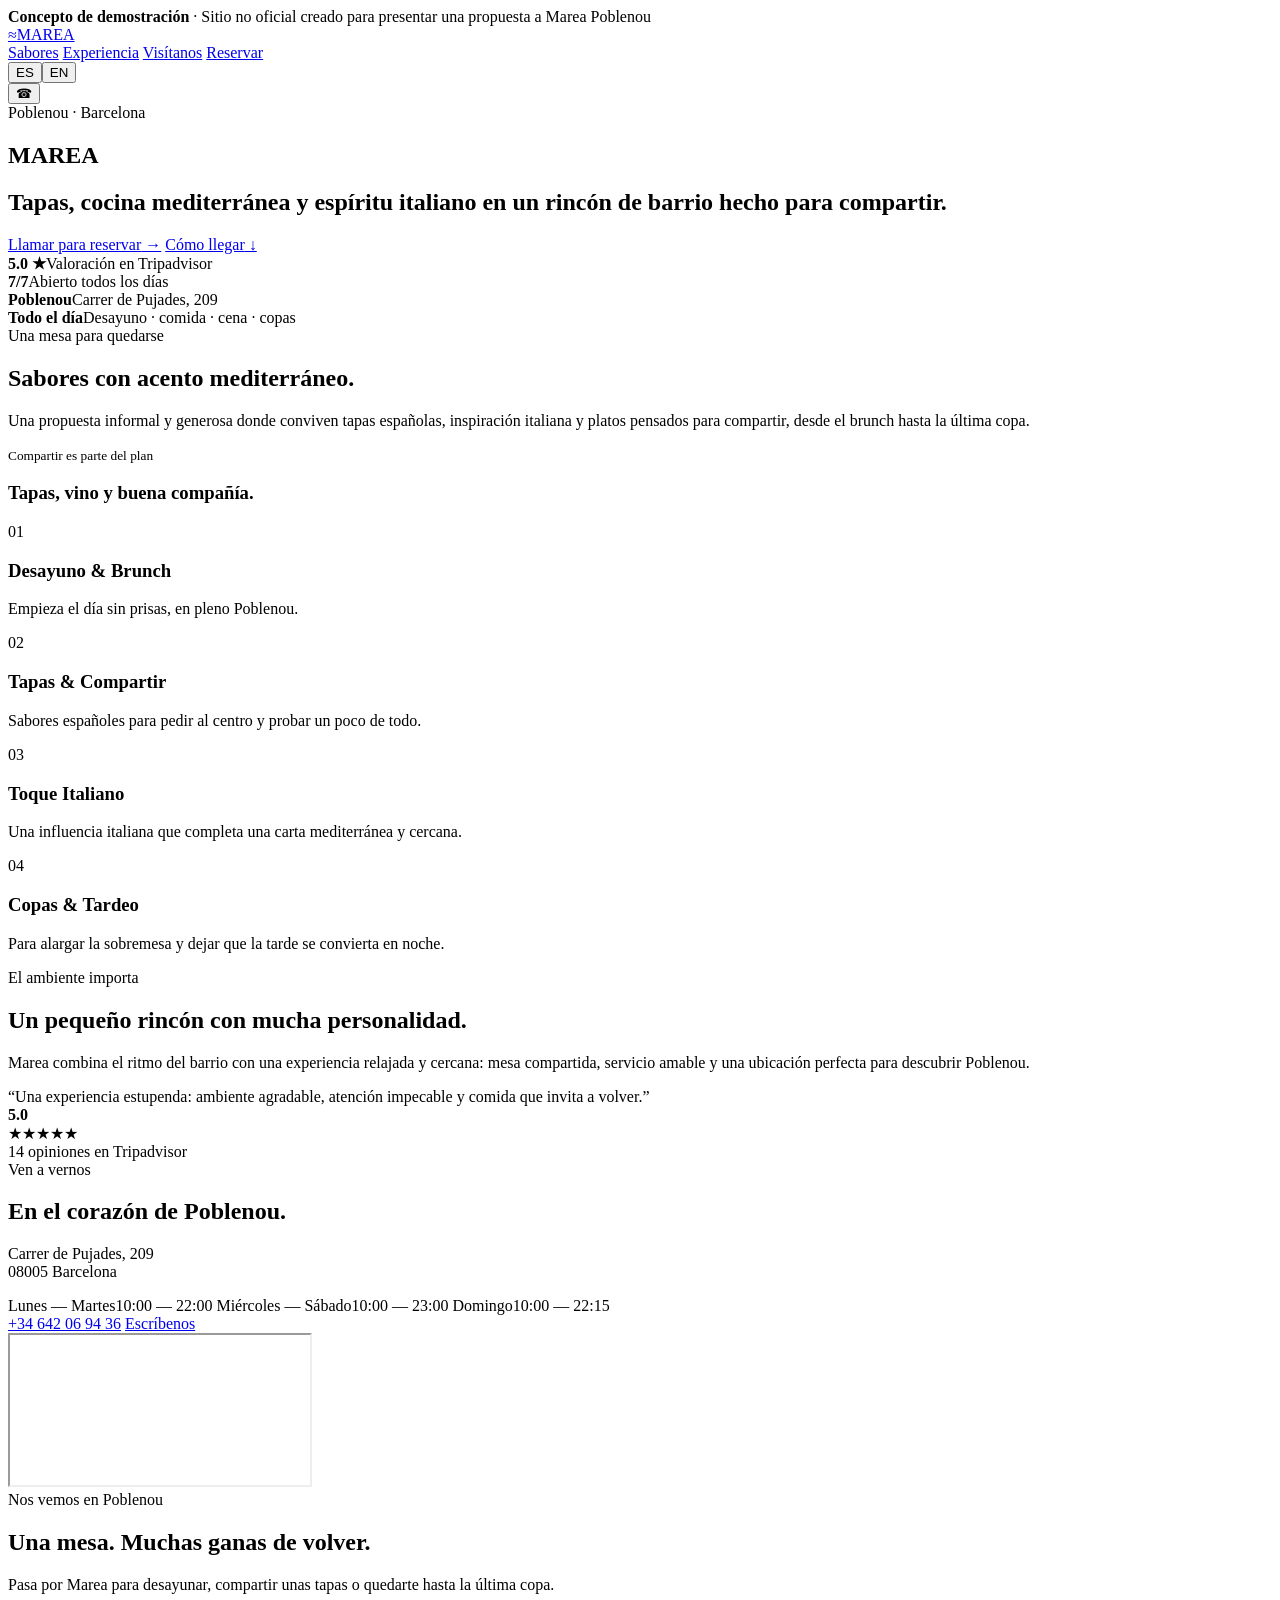
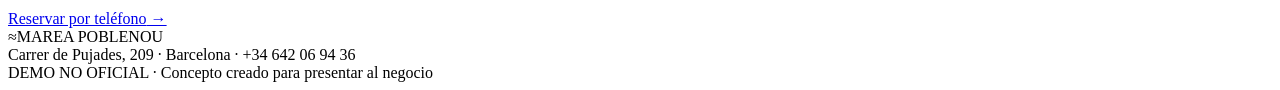
==== public/index.html @ 3fb56196 "Prepare static site files for Cloudflare Workers" ====
<!doctype html>
<html lang="es">
<head>
<meta charset="utf-8">
<meta name="viewport" content="width=device-width,initial-scale=1">
<meta name="description" content="Marea Poblenou — tapas, cocina italiana y ambiente mediterráneo en Carrer de Pujades 209, Barcelona.">
<meta name="theme-color" content="#082d34">
<title>Marea Poblenou | Tapas & Mediterranean Bar</title>
<link rel="stylesheet" href="styles.css">
</head>
<body>
<div class="top-note"><strong>Concepto de demostración</strong> · Sitio no oficial creado para presentar una propuesta a Marea Poblenou</div>
<header><div class="shell"><nav>
<a class="brand" href="#inicio"><span class="wave-mark">≈</span><span>MAREA</span></a>
<div class="nav-links">
<a href="#sabores" data-i18n="navFood">Sabores</a>
<a href="#experiencia" data-i18n="navExperience">Experiencia</a>
<a href="#visitanos" data-i18n="navVisit">Visítanos</a>
<a class="nav-cta" href="tel:+34642069436" data-i18n="navBook">Reservar</a>
<div class="lang"><button class="active" data-lang="es">ES</button><button data-lang="en">EN</button></div>
</div>
<button class="menu-toggle" aria-label="Reservar" onclick="location.href='tel:+34642069436'">☎</button>
</nav></div></header>

<main>
<section class="hero" id="inicio"><div class="shell hero-content">
<div class="eyebrow" data-i18n="eyebrow">Poblenou · Barcelona</div>
<h1>MAREA</h1>
<h2 data-i18n="heroText">Tapas, cocina mediterránea y espíritu italiano en un rincón de barrio hecho para compartir.</h2>
<div class="actions">
<a class="btn btn-primary" href="tel:+34642069436"><span data-i18n="callBook">Llamar para reservar</span> →</a>
<a class="btn btn-light" href="#visitanos"><span data-i18n="findUs">Cómo llegar</span> ↓</a>
</div>
</div></section>

<div class="trust-strip"><div class="shell"><div class="trust-card">
<div class="trust-item"><strong>5.0 ★</strong><span data-i18n="ratingLabel">Valoración en Tripadvisor</span></div>
<div class="trust-item"><strong>7/7</strong><span data-i18n="daysLabel">Abierto todos los días</span></div>
<div class="trust-item"><strong>Poblenou</strong><span>Carrer de Pujades, 209</span></div>
<div class="trust-item"><strong data-i18n="allDayTitle">Todo el día</strong><span data-i18n="allDayLabel">Desayuno · comida · cena · copas</span></div>
</div></div></div>

<section id="sabores"><div class="shell">
<div class="section-head">
<div><div class="eyebrow" style="color:var(--coral)" data-i18n="foodEyebrow">Una mesa para quedarse</div><h2 data-i18n="foodTitle">Sabores con acento mediterráneo.</h2></div>
<p data-i18n="foodIntro">Una propuesta informal y generosa donde conviven tapas españolas, inspiración italiana y platos pensados para compartir, desde el brunch hasta la última copa.</p>
</div>
<div class="food-grid">
<div class="food-photo"><div class="photo-caption"><small data-i18n="photoSmall">Compartir es parte del plan</small><h3 data-i18n="photoTitle">Tapas, vino y buena compañía.</h3></div></div>
<div class="offer-cards">
<article class="offer-card"><span class="num">01</span><div><h3 data-i18n="card1Title">Desayuno & Brunch</h3><p data-i18n="card1Text">Empieza el día sin prisas, en pleno Poblenou.</p></div></article>
<article class="offer-card"><span class="num">02</span><div><h3 data-i18n="card2Title">Tapas & Compartir</h3><p data-i18n="card2Text">Sabores españoles para pedir al centro y probar un poco de todo.</p></div></article>
<article class="offer-card"><span class="num">03</span><div><h3 data-i18n="card3Title">Toque Italiano</h3><p data-i18n="card3Text">Una influencia italiana que completa una carta mediterránea y cercana.</p></div></article>
<article class="offer-card"><span class="num">04</span><div><h3 data-i18n="card4Title">Copas & Tardeo</h3><p data-i18n="card4Text">Para alargar la sobremesa y dejar que la tarde se convierta en noche.</p></div></article>
</div>
</div>
</div></section>

<section class="experience" id="experiencia"><div class="shell experience-grid">
<div>
<div class="eyebrow" style="color:var(--gold)" data-i18n="expEyebrow">El ambiente importa</div>
<h2 data-i18n="expTitle">Un pequeño rincón con mucha personalidad.</h2>
<p data-i18n="expText">Marea combina el ritmo del barrio con una experiencia relajada y cercana: mesa compartida, servicio amable y una ubicación perfecta para descubrir Poblenou.</p>
<div class="quote" data-i18n="quote">“Una experiencia estupenda: ambiente agradable, atención impecable y comida que invita a volver.”</div>
</div>
<div class="rating-orb"><div><strong>5.0</strong><div class="stars">★★★★★</div><span data-i18n="reviews">14 opiniones en Tripadvisor</span></div></div>
</div></section>

<section id="visitanos"><div class="shell location-grid">
<div class="info-panel">
<div>
<div class="eyebrow" style="color:var(--coral)" data-i18n="visitEyebrow">Ven a vernos</div>
<h2 data-i18n="visitTitle">En el corazón de Poblenou.</h2>
<p class="address">Carrer de Pujades, 209<br>08005 Barcelona</p>
<div class="hours">
<span data-i18n="monTue">Lunes — Martes</span><span>10:00 — 22:00</span>
<span data-i18n="wedSat">Miércoles — Sábado</span><span>10:00 — 23:00</span>
<span data-i18n="sun">Domingo</span><span>10:00 — 22:15</span>
</div>
</div>
<div class="contact-stack">
<a class="btn btn-dark" href="tel:+34642069436">+34 642 06 94 36</a>
<a class="btn" style="border-color:#d8d0c3" href="mailto:mareapoblenou@gmail.com" data-i18n="emailUs">Escríbenos</a>
</div>
</div>
<iframe class="map" title="Mapa de Marea Poblenou" loading="lazy" referrerpolicy="no-referrer-when-downgrade" src="https://www.google.com/maps?q=Carrer%20de%20Pujades%20209%2C%2008005%20Barcelona&output=embed"></iframe>
</div></section>

<section class="closing"><div class="shell">
<div class="eyebrow" style="justify-content:center;color:var(--coral)" data-i18n="closingEyebrow">Nos vemos en Poblenou</div>
<h2 data-i18n="closingTitle">Una mesa. Muchas ganas de volver.</h2>
<p data-i18n="closingText">Pasa por Marea para desayunar, compartir unas tapas o quedarte hasta la última copa.</p>
<a class="btn btn-primary" href="tel:+34642069436"><span data-i18n="closingButton">Reservar por teléfono</span> →</a>
</div></section>
</main>

<footer><div class="shell footer-inner">
<div class="brand"><span class="wave-mark">≈</span><span>MAREA POBLENOU</span></div>
<div class="footer-meta">Carrer de Pujades, 209 · Barcelona · +34 642 06 94 36</div>
</div></footer>
<div class="demo-badge" data-i18n="demoBadge">DEMO NO OFICIAL · Concepto creado para presentar al negocio</div>
<script src="script.js"></script>
</body></html>
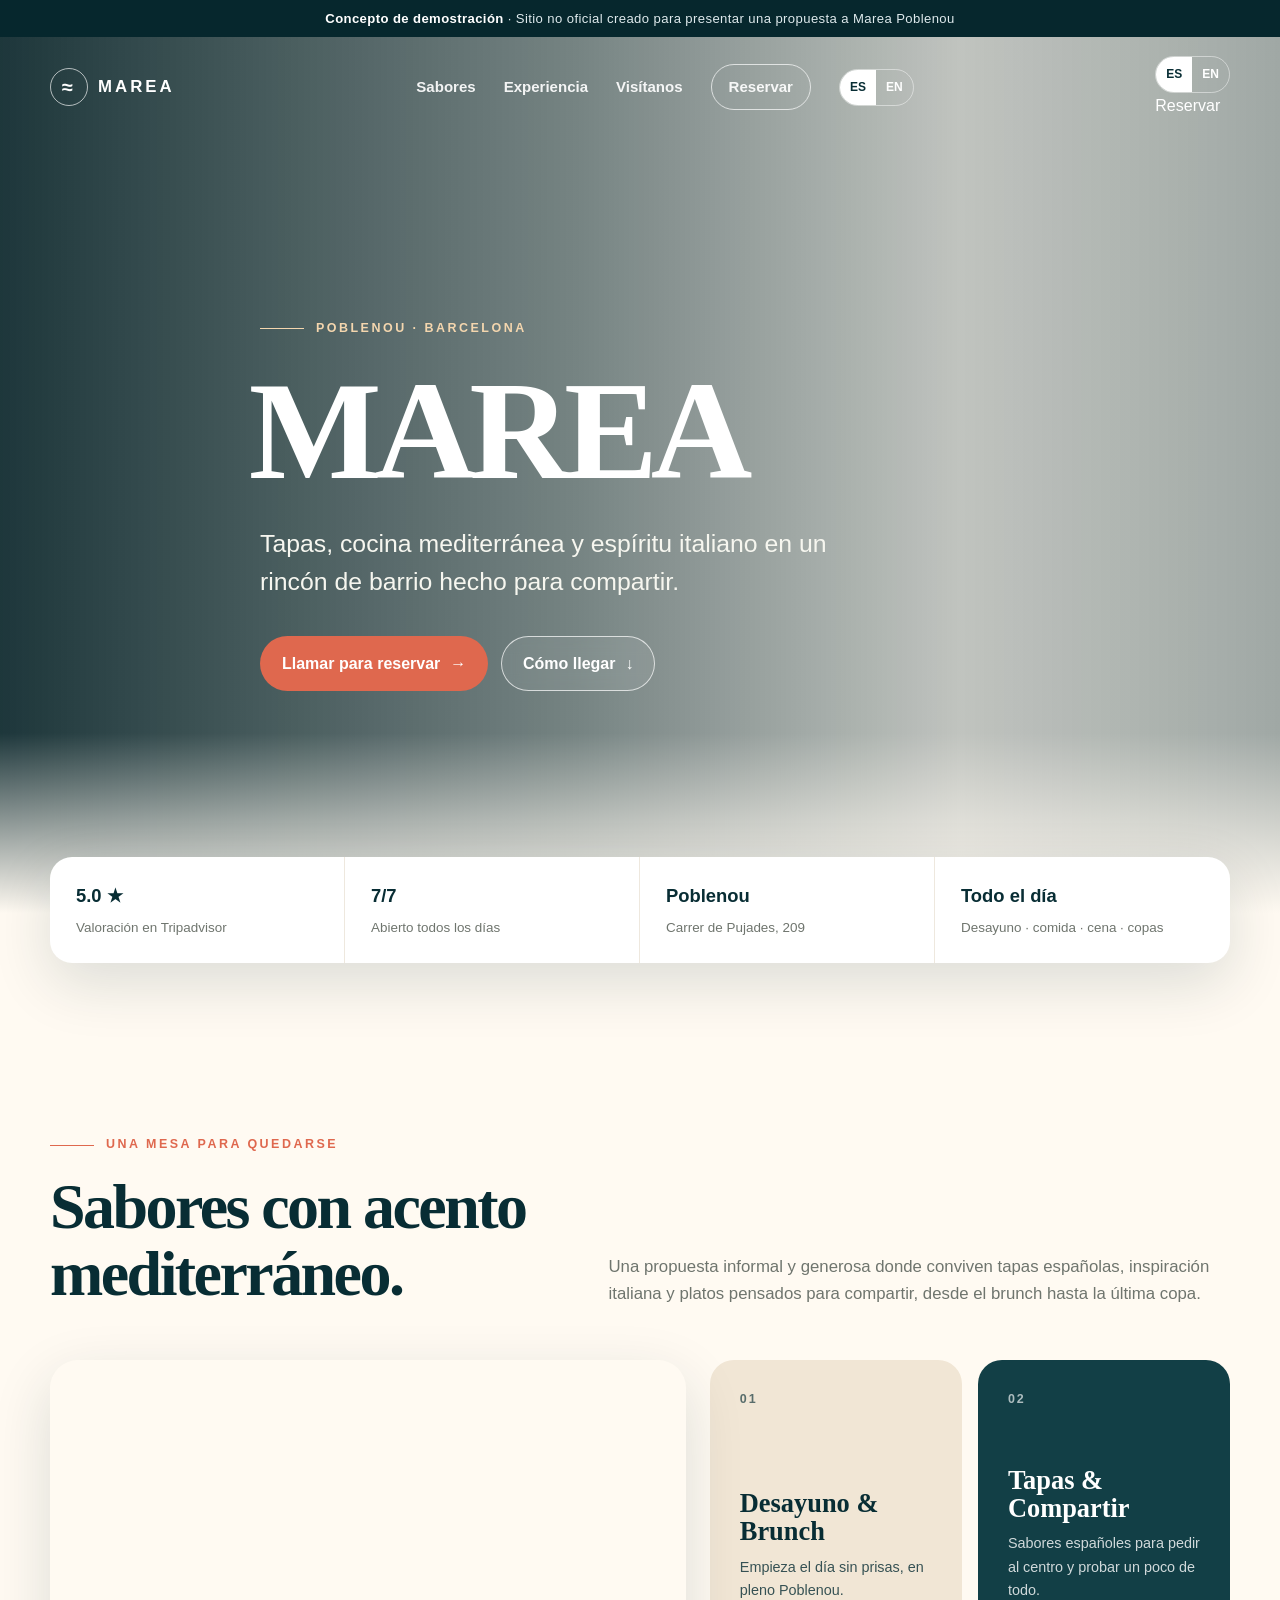
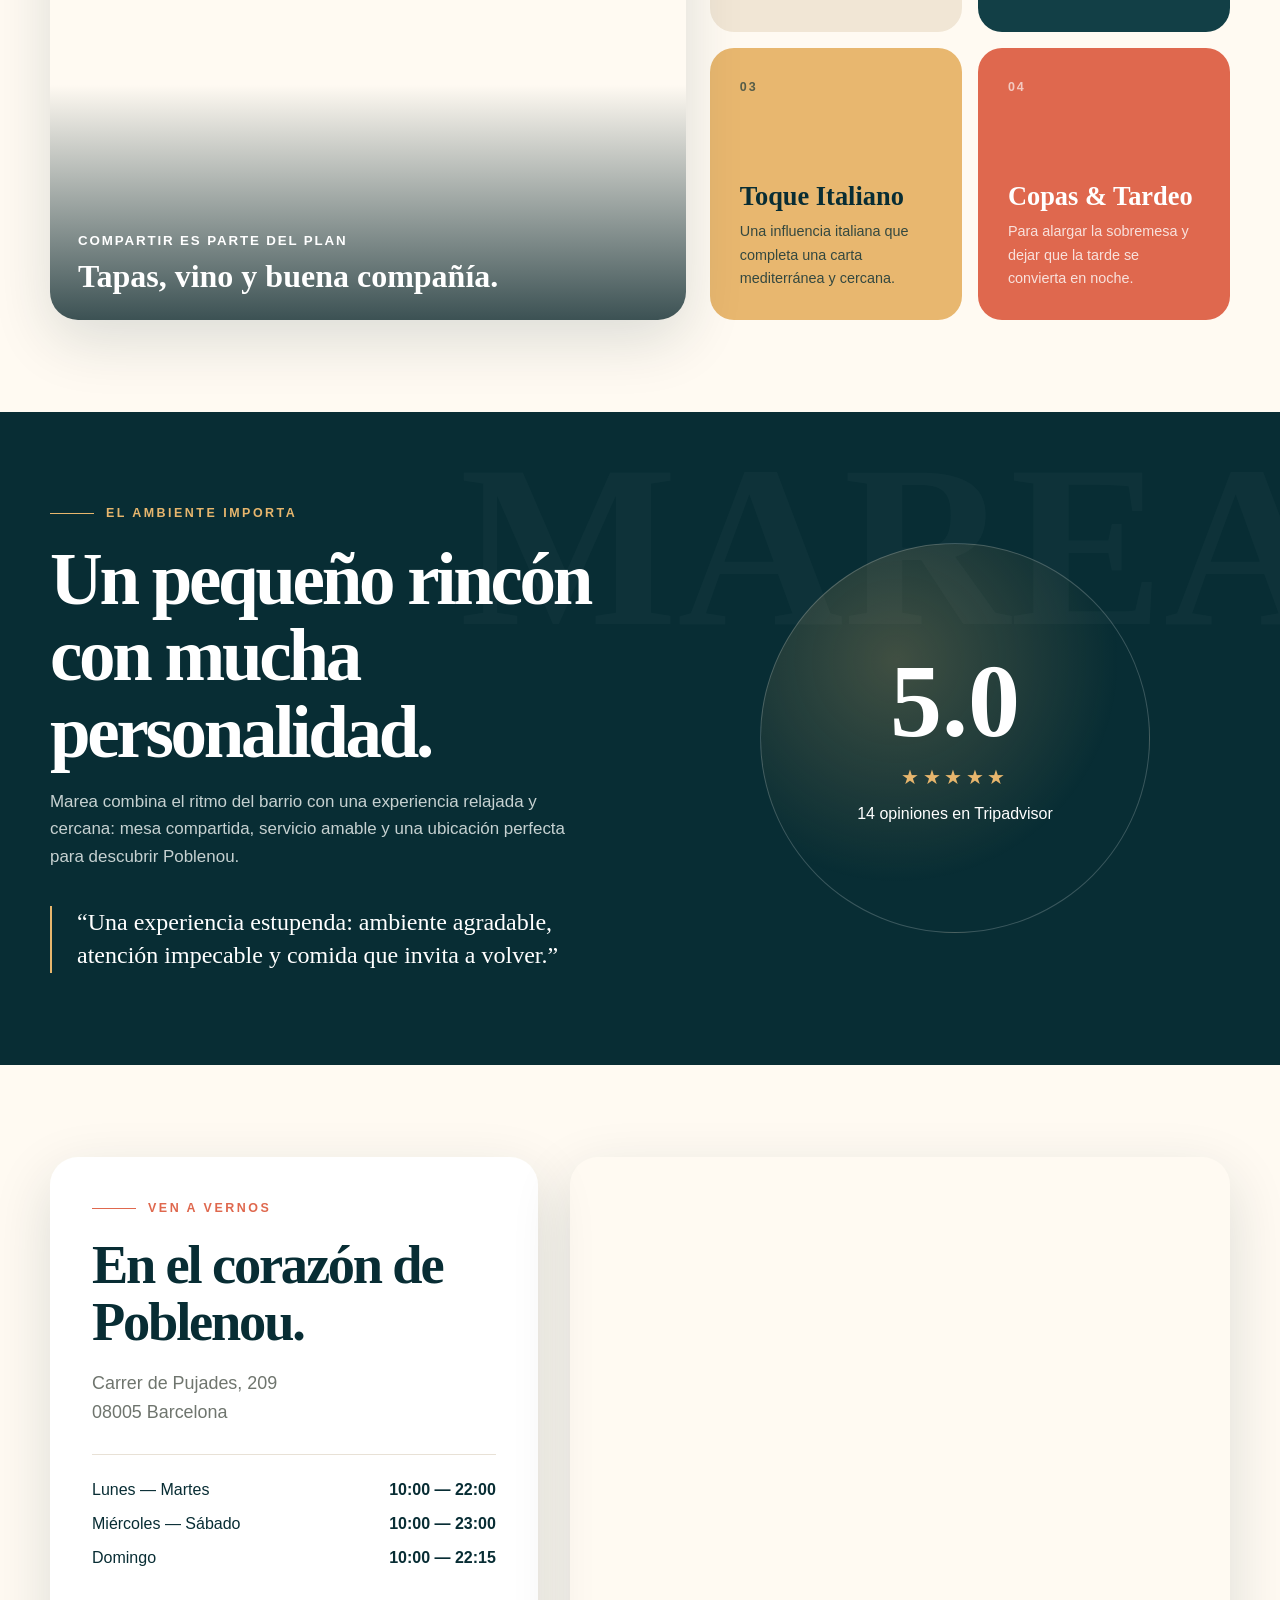
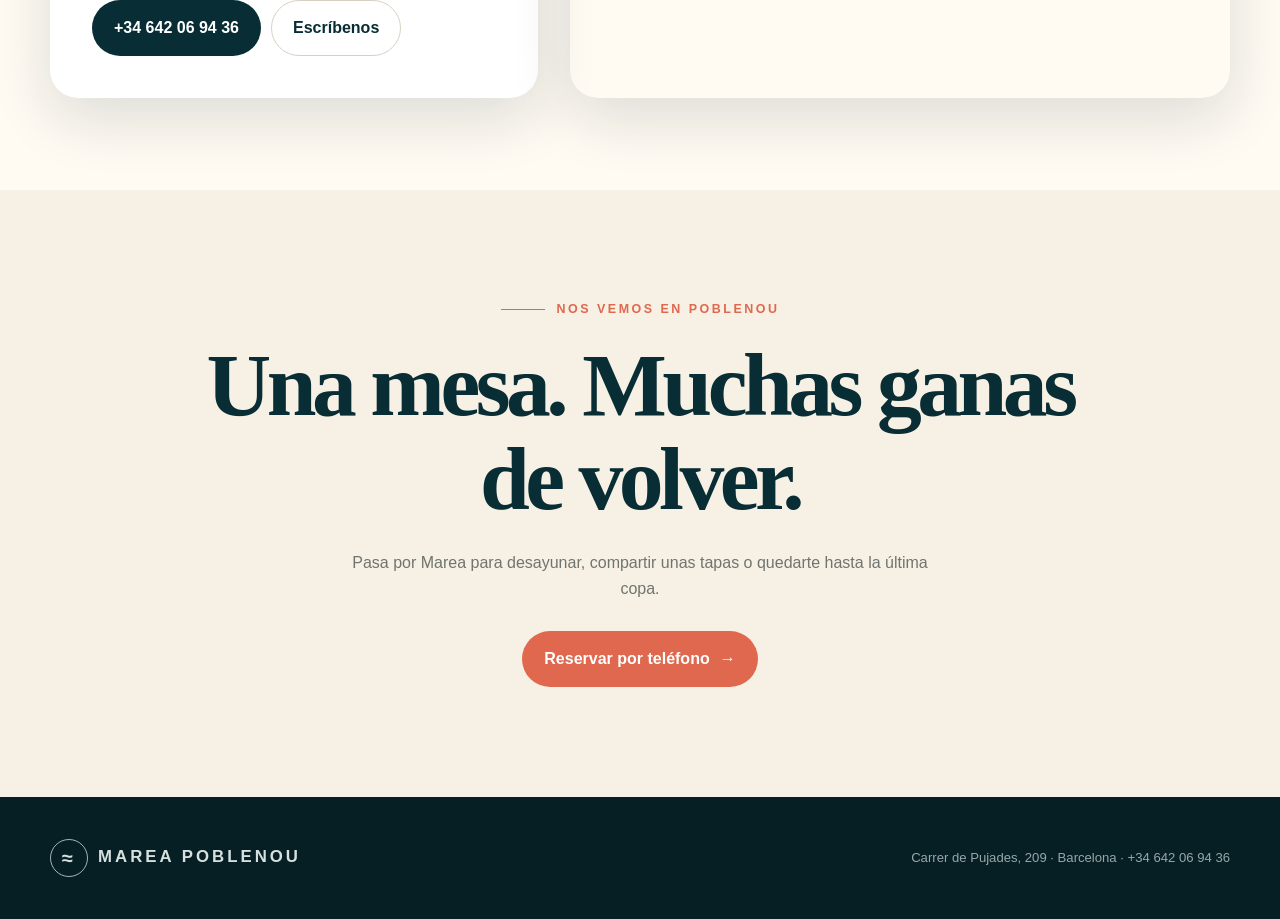
==== commit a3041655: "Polish mobile header and simplify demo notice" ====
--- a/public/index.html
+++ b/public/index.html
@@ -19,7 +19,7 @@
 <a class="nav-cta" href="tel:+34642069436" data-i18n="navBook">Reservar</a>
 <div class="lang"><button class="active" data-lang="es">ES</button><button data-lang="en">EN</button></div>
 </div>
-<button class="menu-toggle" aria-label="Reservar" onclick="location.href='tel:+34642069436'">☎</button>
+<div class="mobile-actions"><div class="lang"><button class="active" data-lang="es">ES</button><button data-lang="en">EN</button></div><a class="mobile-book" href="tel:+34642069436" data-i18n="navBook">Reservar</a></div>
 </nav></div></header>
 
 <main>
@@ -98,6 +98,5 @@
 <div class="brand"><span class="wave-mark">≈</span><span>MAREA POBLENOU</span></div>
 <div class="footer-meta">Carrer de Pujades, 209 · Barcelona · +34 642 06 94 36</div>
 </div></footer>
-<div class="demo-badge" data-i18n="demoBadge">DEMO NO OFICIAL · Concepto creado para presentar al negocio</div>
 <script src="script.js"></script>
 </body></html>
--- a/public/styles.css
+++ b/public/styles.css
@@ -0,0 +1 @@
+:root{--ink:#082d34;--cream:#f7f0e4;--paper:#fffaf2;--coral:#df684e;--gold:#e7b66d;--muted:#6f756e;--white:#fff;--shadow:0 20px 60px rgba(8,45,52,.14);--radius:28px}*{box-sizing:border-box}html{scroll-behavior:smooth}body{margin:0;font-family:Arial,Helvetica,sans-serif;color:var(--ink);background:var(--paper);line-height:1.6;overflow-x:hidden}a{color:inherit;text-decoration:none}button{font:inherit}.shell{width:min(1180px,calc(100% - 36px));margin:auto}.top-note{background:#06272d;color:#dfeaed;text-align:center;font-size:.82rem;padding:8px 18px;letter-spacing:.03em}.top-note strong{color:#fff}header{position:absolute;z-index:20;width:100%;top:34px;left:0;color:#fff;padding:22px 0}nav{display:flex;align-items:center;justify-content:space-between;gap:24px}.brand{display:flex;align-items:center;gap:10px;font-weight:800;letter-spacing:.18em;font-size:1.05rem}.wave-mark{width:38px;height:38px;border:1.5px solid rgba(255,255,255,.65);border-radius:50%;display:grid;place-items:center;font-size:1.25rem}.nav-links{display:flex;align-items:center;gap:28px;font-size:.94rem;font-weight:600}.nav-links a{opacity:.92}.nav-cta{border:1px solid rgba(255,255,255,.75);padding:10px 17px;border-radius:999px}.lang{display:flex;border:1px solid rgba(255,255,255,.45);border-radius:999px;overflow:hidden}.lang button{border:0;background:transparent;color:#fff;padding:8px 10px;cursor:pointer;font-size:.75rem;font-weight:700}.lang button.active{background:#fff;color:var(--ink)}.hero{min-height:94vh;display:grid;align-items:end;position:relative;color:#fff;background:linear-gradient(90deg,rgba(5,34,39,.9),rgba(5,34,39,.55) 45%,rgba(5,34,39,.25) 75%,rgba(5,34,39,.38)),url("https://images.unsplash.com/photo-1780639026821-f680fae0d99d?auto=format&fit=crop&fm=jpg&q=85&w=2400") center/cover}.hero:after{content:"";position:absolute;inset:auto 0 0;height:180px;background:linear-gradient(transparent,var(--paper));pointer-events:none}.hero-content{position:relative;z-index:2;padding:190px 0 130px;max-width:760px}.eyebrow{text-transform:uppercase;letter-spacing:.2em;font-size:.78rem;font-weight:700;display:flex;align-items:center;gap:12px;margin-bottom:18px;color:#f4d6ae}.eyebrow:before{content:"";width:44px;height:1px;background:currentColor}h1,h2,h3{font-family:Georgia,"Times New Roman",serif;line-height:1.05;margin:0}h1{font-size:clamp(4.5rem,11vw,9rem);letter-spacing:-.05em;margin-left:-.08em}.hero h2{font-family:Arial,Helvetica,sans-serif;font-size:clamp(1.15rem,2.2vw,1.55rem);font-weight:400;max-width:610px;line-height:1.55;margin:20px 0 34px;color:#f6f6ef}.actions{display:flex;gap:13px;flex-wrap:wrap}.btn{display:inline-flex;align-items:center;justify-content:center;gap:10px;padding:14px 21px;border-radius:999px;font-weight:700;border:1px solid transparent;transition:.2s ease}.btn-primary{background:var(--coral);color:#fff}.btn-primary:hover{transform:translateY(-2px);background:#c9543e}.btn-light{border-color:rgba(255,255,255,.7);color:#fff;background:rgba(255,255,255,.08);backdrop-filter:blur(8px)}.btn-dark{background:var(--ink);color:#fff}.trust-strip{position:relative;z-index:3;margin-top:-56px;margin-bottom:80px}.trust-card{background:#fff;border-radius:22px;box-shadow:var(--shadow);display:grid;grid-template-columns:repeat(4,1fr);overflow:hidden}.trust-item{padding:24px 26px;border-right:1px solid #eee8de}.trust-item:last-child{border:0}.trust-item strong{display:block;font-size:1.15rem;margin-bottom:3px}.trust-item span{font-size:.84rem;color:var(--muted)}section{padding:92px 0}.section-head{display:grid;grid-template-columns:.9fr 1.1fr;gap:50px;align-items:end;margin-bottom:52px}.section-head h2{font-size:clamp(2.8rem,5vw,5.1rem);letter-spacing:-.04em}.section-head p{margin:0;color:var(--muted);font-size:1.05rem;max-width:610px}.food-grid{display:grid;grid-template-columns:1.1fr .9fr;gap:24px;align-items:stretch}.food-photo{min-height:560px;border-radius:var(--radius);overflow:hidden;position:relative;background:linear-gradient(180deg,transparent 58%,rgba(5,34,39,.78)),url("https://images.unsplash.com/photo-1783683275671-ce9e1de86f12?auto=format&fit=crop&fm=jpg&q=85&w=1800") center/cover;box-shadow:var(--shadow)}.photo-caption{position:absolute;bottom:26px;left:28px;right:28px;color:#fff}.photo-caption small{text-transform:uppercase;letter-spacing:.14em;font-weight:700}.photo-caption h3{font-size:2rem;margin-top:7px}.offer-cards{display:grid;grid-template-columns:1fr 1fr;gap:16px}.offer-card{min-height:270px;padding:30px;border-radius:24px;background:#f1e6d5;display:flex;flex-direction:column;justify-content:space-between;transition:.25s ease}.offer-card:nth-child(2){background:#123f46;color:#fff}.offer-card:nth-child(3){background:#e8b76f}.offer-card:nth-child(4){background:#df684e;color:#fff}.offer-card:hover{transform:translateY(-5px)}.offer-card .num{font-size:.78rem;font-weight:800;letter-spacing:.16em;opacity:.65}.offer-card h3{font-size:1.65rem;margin-bottom:10px}.offer-card p{font-size:.9rem;margin:0;opacity:.8}.experience{background:var(--ink);color:#fff;position:relative;overflow:hidden}.experience:before{content:"MAREA";position:absolute;right:-50px;top:20px;font-family:Georgia,serif;font-size:18vw;font-weight:700;line-height:1;color:rgba(255,255,255,.028)}.experience-grid{display:grid;grid-template-columns:1fr 1fr;gap:80px;align-items:center;position:relative}.experience h2{font-size:clamp(3rem,5.7vw,5.7rem);letter-spacing:-.045em}.experience p{color:#c6d1d1;font-size:1.06rem}.quote{border-left:2px solid var(--gold);padding-left:25px;margin:36px 0 0;font-family:Georgia,serif;font-size:1.5rem;line-height:1.4;color:#fff}.rating-orb{width:min(390px,90vw);aspect-ratio:1;border-radius:50%;margin:auto;border:1px solid rgba(255,255,255,.2);display:grid;place-items:center;text-align:center;background:radial-gradient(circle at 35% 30%,rgba(231,182,109,.25),transparent 60%)}.rating-orb strong{display:block;font-family:Georgia,serif;font-size:6.5rem;line-height:1}.stars{color:var(--gold);letter-spacing:.18em;font-size:1.25rem;margin:8px 0}.location-grid{display:grid;grid-template-columns:.85fr 1.15fr;gap:32px;align-items:stretch}.info-panel{background:#fff;border-radius:var(--radius);padding:42px;box-shadow:var(--shadow);display:flex;flex-direction:column;justify-content:space-between}.info-panel h2{font-size:3.4rem;letter-spacing:-.04em}.address{font-size:1.12rem;margin:18px 0 28px;color:var(--muted)}.hours{display:grid;grid-template-columns:1fr auto;gap:8px 18px;border-top:1px solid #e8e1d6;padding-top:22px}.hours span:nth-child(even){font-weight:700}.contact-stack{display:flex;flex-wrap:wrap;gap:10px;margin-top:30px}.map{border:0;width:100%;min-height:540px;border-radius:var(--radius);box-shadow:var(--shadow)}.closing{padding:110px 0;background:var(--cream);text-align:center}.closing h2{font-size:clamp(3rem,7vw,7rem);letter-spacing:-.05em;max-width:950px;margin:0 auto 24px}.closing p{color:var(--muted);max-width:600px;margin:0 auto 30px}footer{background:#051f24;color:#d7e0df;padding:42px 0}.footer-inner{display:flex;align-items:center;justify-content:space-between;gap:30px;flex-wrap:wrap}.footer-meta{font-size:.82rem;opacity:.7}.demo-badge{position:fixed;z-index:50;right:18px;bottom:18px;background:#fff;color:#18363c;box-shadow:0 10px 35px rgba(0,0,0,.18);border:1px solid #ded8cf;border-radius:14px;padding:10px 13px;font-size:.72rem;font-weight:700;max-width:220px}.menu-toggle{display:none;border:0;background:transparent;color:#fff;font-size:1.5rem}@media(max-width:850px){.nav-links{display:none}.menu-toggle{display:block}.hero{min-height:88vh}.hero-content{padding:170px 0 110px}h1{font-size:clamp(4.2rem,22vw,7rem)}.trust-card{grid-template-columns:1fr 1fr}.trust-item:nth-child(2){border-right:0}.trust-item:nth-child(-n+2){border-bottom:1px solid #eee8de}.section-head,.food-grid,.experience-grid,.location-grid{grid-template-columns:1fr;gap:34px}.food-photo{min-height:430px}.rating-orb{width:min(320px,82vw)}.map{min-height:380px}}@media(max-width:560px){.shell{width:min(100% - 24px,1180px)}.top-note{font-size:.7rem}.hero-content{padding-bottom:95px}.hero h2{font-size:1.05rem}.trust-strip{margin-top:-38px;margin-bottom:45px}.trust-item{padding:18px 15px}section{padding:68px 0}.offer-cards{grid-template-columns:1fr}.offer-card{min-height:205px}.info-panel{padding:28px}.hours{font-size:.9rem}.closing{padding:78px 0}.demo-badge{left:12px;right:12px;bottom:10px;max-width:none;text-align:center}}
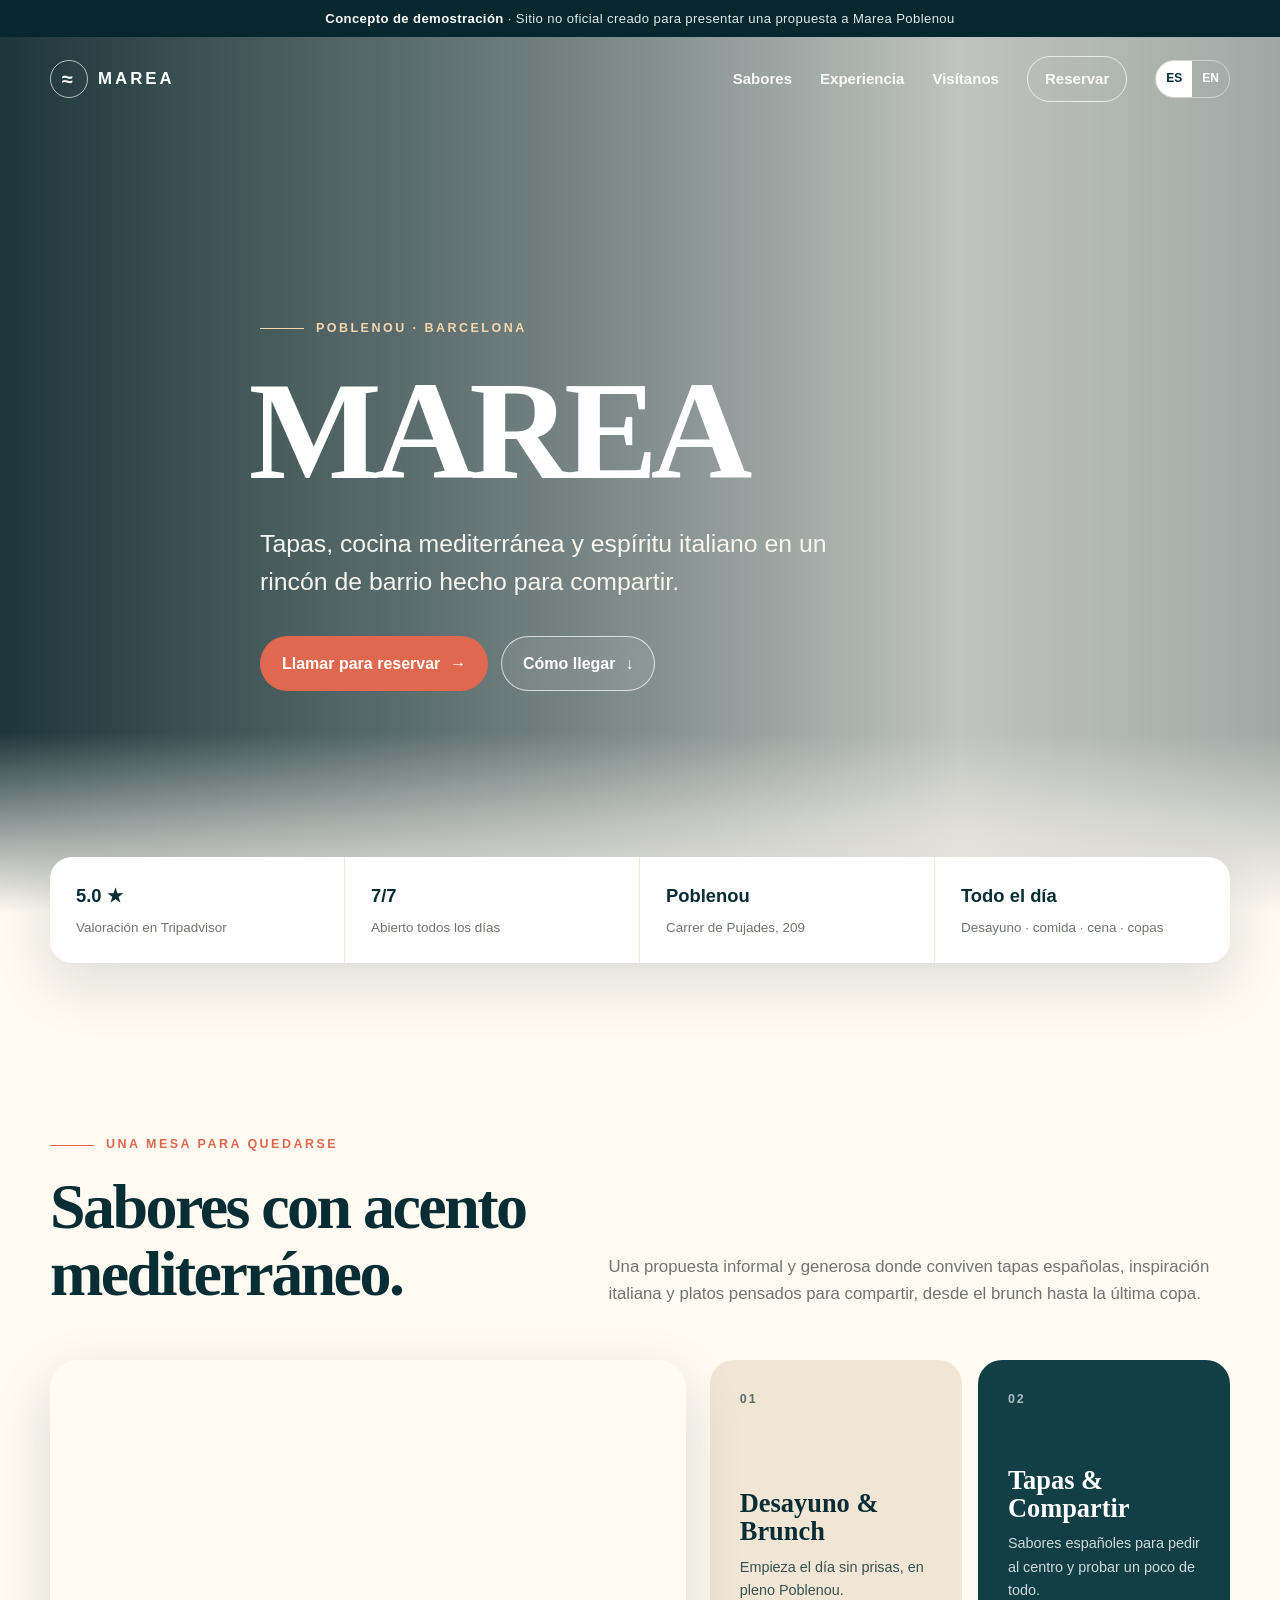
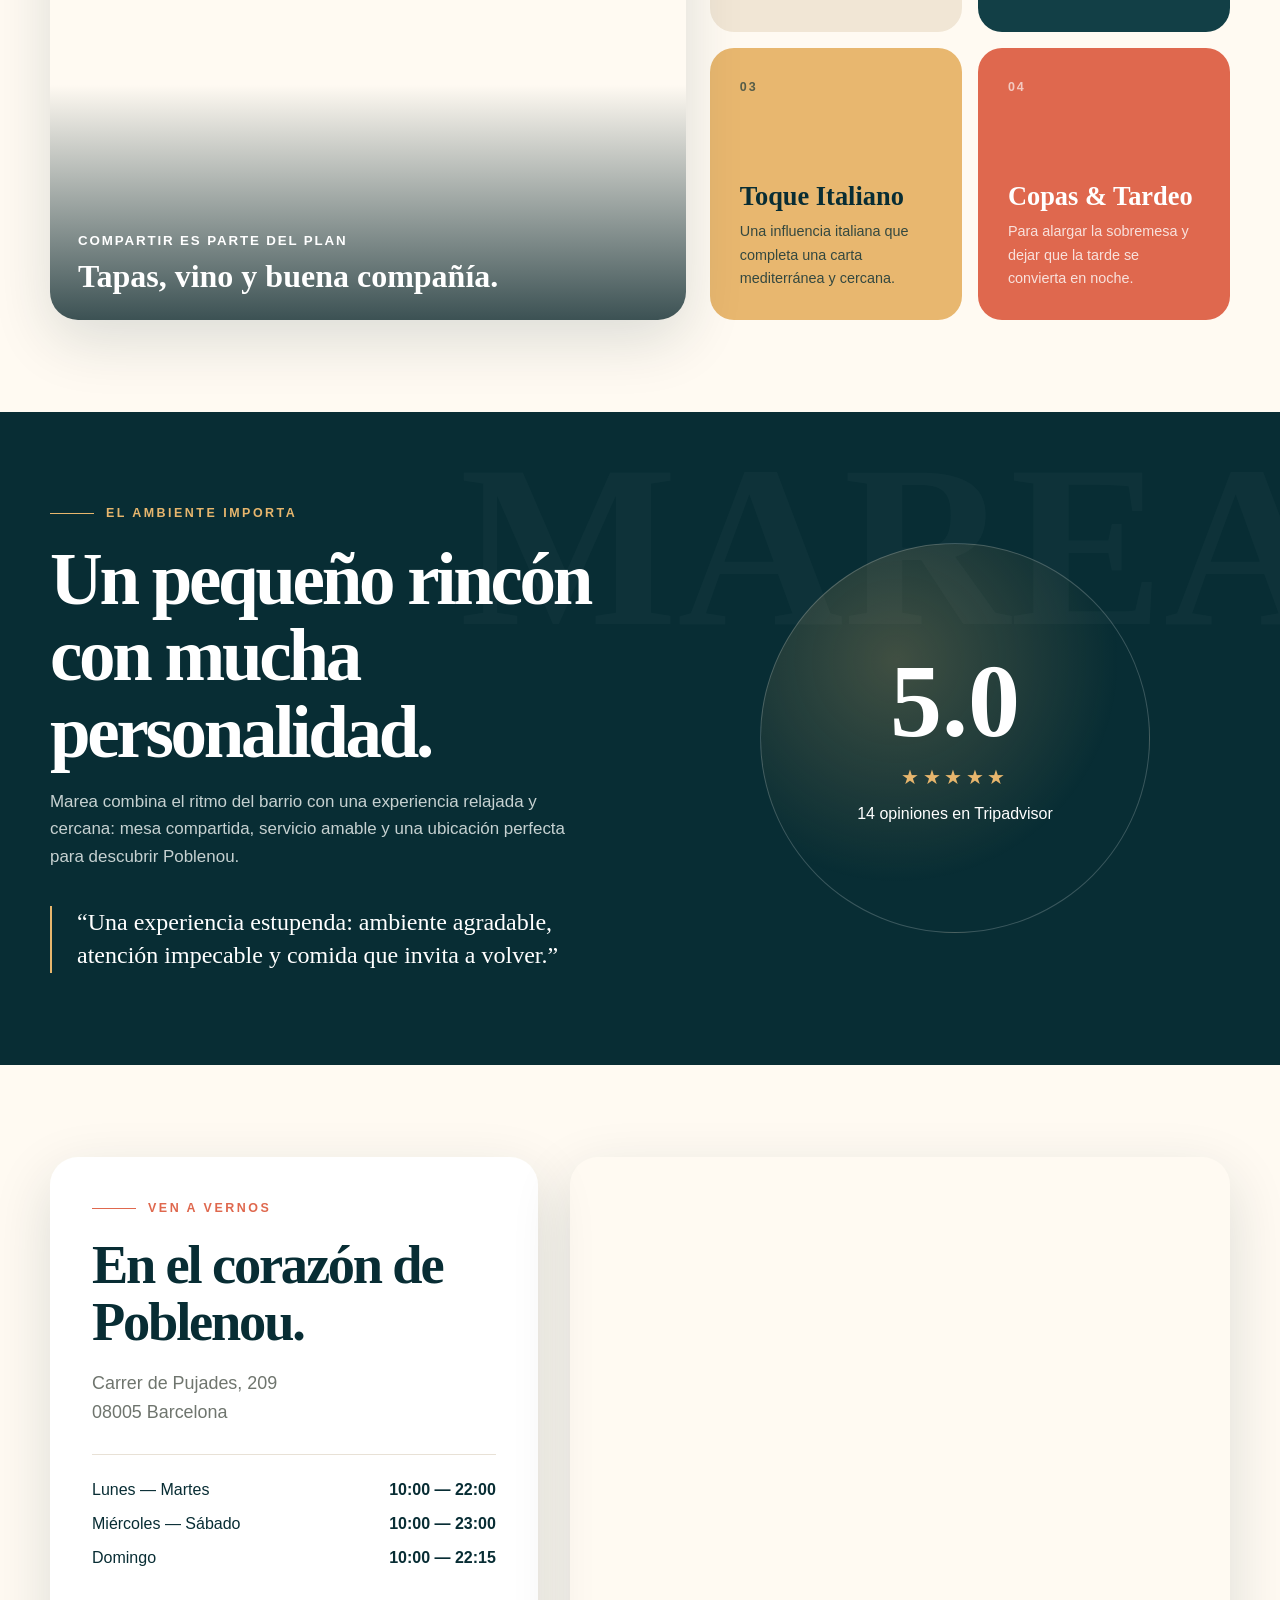
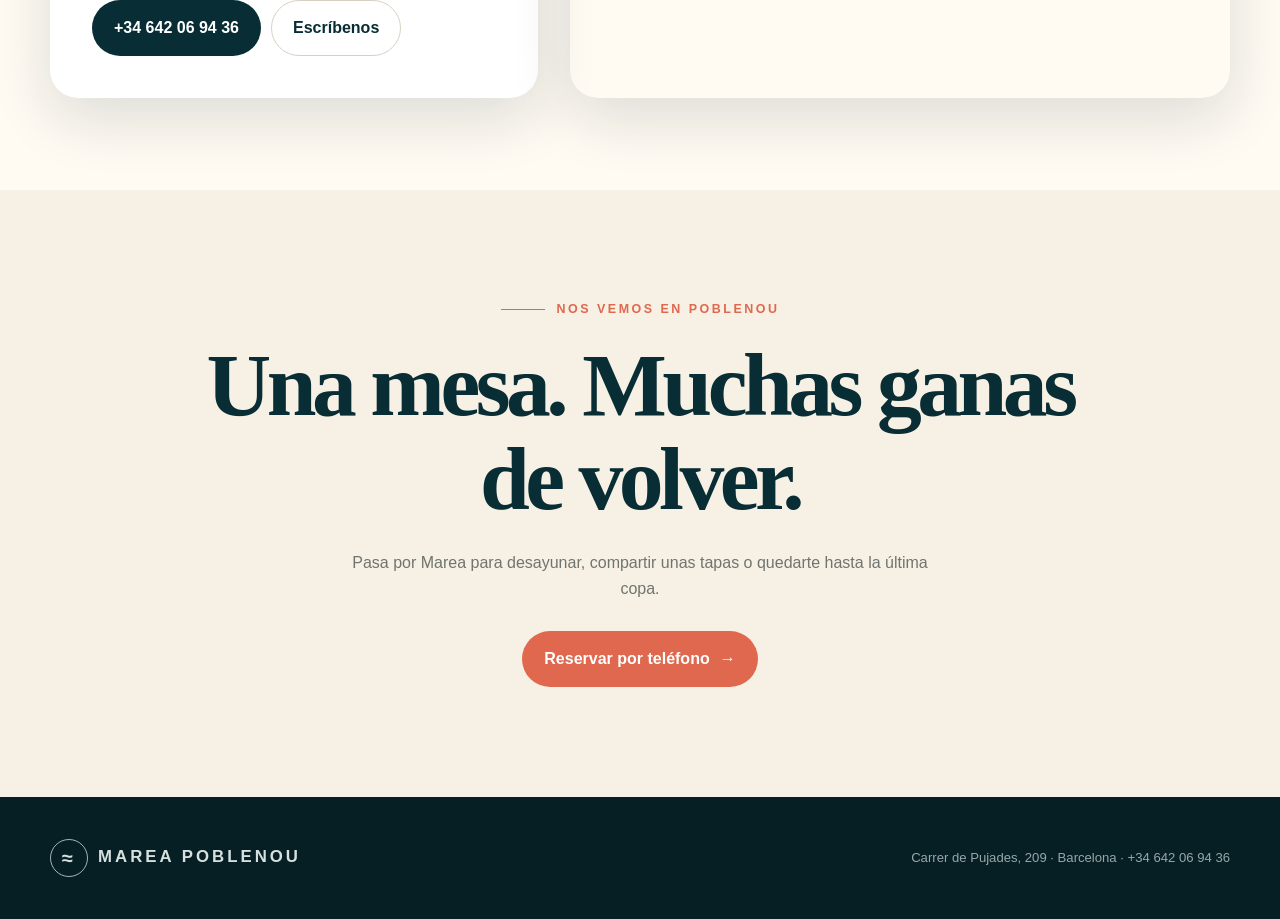
==== commit a0eb59ac: "Bust asset cache for header polish" ====
--- a/public/index.html
+++ b/public/index.html
@@ -6,7 +6,7 @@
 <meta name="description" content="Marea Poblenou — tapas, cocina italiana y ambiente mediterráneo en Carrer de Pujades 209, Barcelona.">
 <meta name="theme-color" content="#082d34">
 <title>Marea Poblenou | Tapas & Mediterranean Bar</title>
-<link rel="stylesheet" href="styles.css">
+<link rel="stylesheet" href="styles.css?v=3">
 </head>
 <body>
 <div class="top-note"><strong>Concepto de demostración</strong> · Sitio no oficial creado para presentar una propuesta a Marea Poblenou</div>
@@ -98,5 +98,5 @@
 <div class="brand"><span class="wave-mark">≈</span><span>MAREA POBLENOU</span></div>
 <div class="footer-meta">Carrer de Pujades, 209 · Barcelona · +34 642 06 94 36</div>
 </div></footer>
-<script src="script.js"></script>
+<script src="script.js?v=3"></script>
 </body></html>
--- a/public/styles.css
+++ b/public/styles.css
@@ -1 +1 @@
-:root{--ink:#082d34;--cream:#f7f0e4;--paper:#fffaf2;--coral:#df684e;--gold:#e7b66d;--muted:#6f756e;--white:#fff;--shadow:0 20px 60px rgba(8,45,52,.14);--radius:28px}*{box-sizing:border-box}html{scroll-behavior:smooth}body{margin:0;font-family:Arial,Helvetica,sans-serif;color:var(--ink);background:var(--paper);line-height:1.6;overflow-x:hidden}a{color:inherit;text-decoration:none}button{font:inherit}.shell{width:min(1180px,calc(100% - 36px));margin:auto}.top-note{background:#06272d;color:#dfeaed;text-align:center;font-size:.82rem;padding:8px 18px;letter-spacing:.03em}.top-note strong{color:#fff}header{position:absolute;z-index:20;width:100%;top:34px;left:0;color:#fff;padding:22px 0}nav{display:flex;align-items:center;justify-content:space-between;gap:24px}.brand{display:flex;align-items:center;gap:10px;font-weight:800;letter-spacing:.18em;font-size:1.05rem}.wave-mark{width:38px;height:38px;border:1.5px solid rgba(255,255,255,.65);border-radius:50%;display:grid;place-items:center;font-size:1.25rem}.nav-links{display:flex;align-items:center;gap:28px;font-size:.94rem;font-weight:600}.nav-links a{opacity:.92}.nav-cta{border:1px solid rgba(255,255,255,.75);padding:10px 17px;border-radius:999px}.lang{display:flex;border:1px solid rgba(255,255,255,.45);border-radius:999px;overflow:hidden}.lang button{border:0;background:transparent;color:#fff;padding:8px 10px;cursor:pointer;font-size:.75rem;font-weight:700}.lang button.active{background:#fff;color:var(--ink)}.hero{min-height:94vh;display:grid;align-items:end;position:relative;color:#fff;background:linear-gradient(90deg,rgba(5,34,39,.9),rgba(5,34,39,.55) 45%,rgba(5,34,39,.25) 75%,rgba(5,34,39,.38)),url("https://images.unsplash.com/photo-1780639026821-f680fae0d99d?auto=format&fit=crop&fm=jpg&q=85&w=2400") center/cover}.hero:after{content:"";position:absolute;inset:auto 0 0;height:180px;background:linear-gradient(transparent,var(--paper));pointer-events:none}.hero-content{position:relative;z-index:2;padding:190px 0 130px;max-width:760px}.eyebrow{text-transform:uppercase;letter-spacing:.2em;font-size:.78rem;font-weight:700;display:flex;align-items:center;gap:12px;margin-bottom:18px;color:#f4d6ae}.eyebrow:before{content:"";width:44px;height:1px;background:currentColor}h1,h2,h3{font-family:Georgia,"Times New Roman",serif;line-height:1.05;margin:0}h1{font-size:clamp(4.5rem,11vw,9rem);letter-spacing:-.05em;margin-left:-.08em}.hero h2{font-family:Arial,Helvetica,sans-serif;font-size:clamp(1.15rem,2.2vw,1.55rem);font-weight:400;max-width:610px;line-height:1.55;margin:20px 0 34px;color:#f6f6ef}.actions{display:flex;gap:13px;flex-wrap:wrap}.btn{display:inline-flex;align-items:center;justify-content:center;gap:10px;padding:14px 21px;border-radius:999px;font-weight:700;border:1px solid transparent;transition:.2s ease}.btn-primary{background:var(--coral);color:#fff}.btn-primary:hover{transform:translateY(-2px);background:#c9543e}.btn-light{border-color:rgba(255,255,255,.7);color:#fff;background:rgba(255,255,255,.08);backdrop-filter:blur(8px)}.btn-dark{background:var(--ink);color:#fff}.trust-strip{position:relative;z-index:3;margin-top:-56px;margin-bottom:80px}.trust-card{background:#fff;border-radius:22px;box-shadow:var(--shadow);display:grid;grid-template-columns:repeat(4,1fr);overflow:hidden}.trust-item{padding:24px 26px;border-right:1px solid #eee8de}.trust-item:last-child{border:0}.trust-item strong{display:block;font-size:1.15rem;margin-bottom:3px}.trust-item span{font-size:.84rem;color:var(--muted)}section{padding:92px 0}.section-head{display:grid;grid-template-columns:.9fr 1.1fr;gap:50px;align-items:end;margin-bottom:52px}.section-head h2{font-size:clamp(2.8rem,5vw,5.1rem);letter-spacing:-.04em}.section-head p{margin:0;color:var(--muted);font-size:1.05rem;max-width:610px}.food-grid{display:grid;grid-template-columns:1.1fr .9fr;gap:24px;align-items:stretch}.food-photo{min-height:560px;border-radius:var(--radius);overflow:hidden;position:relative;background:linear-gradient(180deg,transparent 58%,rgba(5,34,39,.78)),url("https://images.unsplash.com/photo-1783683275671-ce9e1de86f12?auto=format&fit=crop&fm=jpg&q=85&w=1800") center/cover;box-shadow:var(--shadow)}.photo-caption{position:absolute;bottom:26px;left:28px;right:28px;color:#fff}.photo-caption small{text-transform:uppercase;letter-spacing:.14em;font-weight:700}.photo-caption h3{font-size:2rem;margin-top:7px}.offer-cards{display:grid;grid-template-columns:1fr 1fr;gap:16px}.offer-card{min-height:270px;padding:30px;border-radius:24px;background:#f1e6d5;display:flex;flex-direction:column;justify-content:space-between;transition:.25s ease}.offer-card:nth-child(2){background:#123f46;color:#fff}.offer-card:nth-child(3){background:#e8b76f}.offer-card:nth-child(4){background:#df684e;color:#fff}.offer-card:hover{transform:translateY(-5px)}.offer-card .num{font-size:.78rem;font-weight:800;letter-spacing:.16em;opacity:.65}.offer-card h3{font-size:1.65rem;margin-bottom:10px}.offer-card p{font-size:.9rem;margin:0;opacity:.8}.experience{background:var(--ink);color:#fff;position:relative;overflow:hidden}.experience:before{content:"MAREA";position:absolute;right:-50px;top:20px;font-family:Georgia,serif;font-size:18vw;font-weight:700;line-height:1;color:rgba(255,255,255,.028)}.experience-grid{display:grid;grid-template-columns:1fr 1fr;gap:80px;align-items:center;position:relative}.experience h2{font-size:clamp(3rem,5.7vw,5.7rem);letter-spacing:-.045em}.experience p{color:#c6d1d1;font-size:1.06rem}.quote{border-left:2px solid var(--gold);padding-left:25px;margin:36px 0 0;font-family:Georgia,serif;font-size:1.5rem;line-height:1.4;color:#fff}.rating-orb{width:min(390px,90vw);aspect-ratio:1;border-radius:50%;margin:auto;border:1px solid rgba(255,255,255,.2);display:grid;place-items:center;text-align:center;background:radial-gradient(circle at 35% 30%,rgba(231,182,109,.25),transparent 60%)}.rating-orb strong{display:block;font-family:Georgia,serif;font-size:6.5rem;line-height:1}.stars{color:var(--gold);letter-spacing:.18em;font-size:1.25rem;margin:8px 0}.location-grid{display:grid;grid-template-columns:.85fr 1.15fr;gap:32px;align-items:stretch}.info-panel{background:#fff;border-radius:var(--radius);padding:42px;box-shadow:var(--shadow);display:flex;flex-direction:column;justify-content:space-between}.info-panel h2{font-size:3.4rem;letter-spacing:-.04em}.address{font-size:1.12rem;margin:18px 0 28px;color:var(--muted)}.hours{display:grid;grid-template-columns:1fr auto;gap:8px 18px;border-top:1px solid #e8e1d6;padding-top:22px}.hours span:nth-child(even){font-weight:700}.contact-stack{display:flex;flex-wrap:wrap;gap:10px;margin-top:30px}.map{border:0;width:100%;min-height:540px;border-radius:var(--radius);box-shadow:var(--shadow)}.closing{padding:110px 0;background:var(--cream);text-align:center}.closing h2{font-size:clamp(3rem,7vw,7rem);letter-spacing:-.05em;max-width:950px;margin:0 auto 24px}.closing p{color:var(--muted);max-width:600px;margin:0 auto 30px}footer{background:#051f24;color:#d7e0df;padding:42px 0}.footer-inner{display:flex;align-items:center;justify-content:space-between;gap:30px;flex-wrap:wrap}.footer-meta{font-size:.82rem;opacity:.7}.demo-badge{position:fixed;z-index:50;right:18px;bottom:18px;background:#fff;color:#18363c;box-shadow:0 10px 35px rgba(0,0,0,.18);border:1px solid #ded8cf;border-radius:14px;padding:10px 13px;font-size:.72rem;font-weight:700;max-width:220px}.menu-toggle{display:none;border:0;background:transparent;color:#fff;font-size:1.5rem}@media(max-width:850px){.nav-links{display:none}.menu-toggle{display:block}.hero{min-height:88vh}.hero-content{padding:170px 0 110px}h1{font-size:clamp(4.2rem,22vw,7rem)}.trust-card{grid-template-columns:1fr 1fr}.trust-item:nth-child(2){border-right:0}.trust-item:nth-child(-n+2){border-bottom:1px solid #eee8de}.section-head,.food-grid,.experience-grid,.location-grid{grid-template-columns:1fr;gap:34px}.food-photo{min-height:430px}.rating-orb{width:min(320px,82vw)}.map{min-height:380px}}@media(max-width:560px){.shell{width:min(100% - 24px,1180px)}.top-note{font-size:.7rem}.hero-content{padding-bottom:95px}.hero h2{font-size:1.05rem}.trust-strip{margin-top:-38px;margin-bottom:45px}.trust-item{padding:18px 15px}section{padding:68px 0}.offer-cards{grid-template-columns:1fr}.offer-card{min-height:205px}.info-panel{padding:28px}.hours{font-size:.9rem}.closing{padding:78px 0}.demo-badge{left:12px;right:12px;bottom:10px;max-width:none;text-align:center}}+:root{--ink:#082d34;--cream:#f7f0e4;--paper:#fffaf2;--coral:#df684e;--gold:#e7b66d;--muted:#6f756e;--white:#fff;--shadow:0 20px 60px rgba(8,45,52,.14);--radius:28px}*{box-sizing:border-box}html{scroll-behavior:smooth}body{margin:0;font-family:Arial,Helvetica,sans-serif;color:var(--ink);background:var(--paper);line-height:1.6;overflow-x:hidden}a{color:inherit;text-decoration:none}button{font:inherit}.shell{width:min(1180px,calc(100% - 36px));margin:auto}.top-note{background:#06272d;color:#dfeaed;text-align:center;font-size:.82rem;padding:8px 18px;letter-spacing:.03em}.top-note strong{color:#fff}header{position:absolute;z-index:20;width:100%;top:34px;left:0;color:#fff;padding:22px 0}nav{display:flex;align-items:center;justify-content:space-between;gap:24px}.brand{display:flex;align-items:center;gap:10px;font-weight:800;letter-spacing:.18em;font-size:1.05rem}.wave-mark{width:38px;height:38px;border:1.5px solid rgba(255,255,255,.65);border-radius:50%;display:grid;place-items:center;font-size:1.25rem}.nav-links{display:flex;align-items:center;gap:28px;font-size:.94rem;font-weight:600}.nav-links a{opacity:.92}.nav-cta{border:1px solid rgba(255,255,255,.75);padding:10px 17px;border-radius:999px}.lang{display:flex;border:1px solid rgba(255,255,255,.45);border-radius:999px;overflow:hidden}.lang button{border:0;background:transparent;color:#fff;padding:8px 10px;cursor:pointer;font-size:.75rem;font-weight:700}.lang button.active{background:#fff;color:var(--ink)}.hero{min-height:94vh;display:grid;align-items:end;position:relative;color:#fff;background:linear-gradient(90deg,rgba(5,34,39,.9),rgba(5,34,39,.55) 45%,rgba(5,34,39,.25) 75%,rgba(5,34,39,.38)),url("https://images.unsplash.com/photo-1780639026821-f680fae0d99d?auto=format&fit=crop&fm=jpg&q=85&w=2400") center/cover}.hero:after{content:"";position:absolute;inset:auto 0 0;height:180px;background:linear-gradient(transparent,var(--paper));pointer-events:none}.hero-content{position:relative;z-index:2;padding:190px 0 130px;max-width:760px}.eyebrow{text-transform:uppercase;letter-spacing:.2em;font-size:.78rem;font-weight:700;display:flex;align-items:center;gap:12px;margin-bottom:18px;color:#f4d6ae}.eyebrow:before{content:"";width:44px;height:1px;background:currentColor}h1,h2,h3{font-family:Georgia,"Times New Roman",serif;line-height:1.05;margin:0}h1{font-size:clamp(4.5rem,11vw,9rem);letter-spacing:-.05em;margin-left:-.08em}.hero h2{font-family:Arial,Helvetica,sans-serif;font-size:clamp(1.15rem,2.2vw,1.55rem);font-weight:400;max-width:610px;line-height:1.55;margin:20px 0 34px;color:#f6f6ef}.actions{display:flex;gap:13px;flex-wrap:wrap}.btn{display:inline-flex;align-items:center;justify-content:center;gap:10px;padding:14px 21px;border-radius:999px;font-weight:700;border:1px solid transparent;transition:.2s ease}.btn-primary{background:var(--coral);color:#fff}.btn-primary:hover{transform:translateY(-2px);background:#c9543e}.btn-light{border-color:rgba(255,255,255,.7);color:#fff;background:rgba(255,255,255,.08);backdrop-filter:blur(8px)}.btn-dark{background:var(--ink);color:#fff}.trust-strip{position:relative;z-index:3;margin-top:-56px;margin-bottom:80px}.trust-card{background:#fff;border-radius:22px;box-shadow:var(--shadow);display:grid;grid-template-columns:repeat(4,1fr);overflow:hidden}.trust-item{padding:24px 26px;border-right:1px solid #eee8de}.trust-item:last-child{border:0}.trust-item strong{display:block;font-size:1.15rem;margin-bottom:3px}.trust-item span{font-size:.84rem;color:var(--muted)}section{padding:92px 0}.section-head{display:grid;grid-template-columns:.9fr 1.1fr;gap:50px;align-items:end;margin-bottom:52px}.section-head h2{font-size:clamp(2.8rem,5vw,5.1rem);letter-spacing:-.04em}.section-head p{margin:0;color:var(--muted);font-size:1.05rem;max-width:610px}.food-grid{display:grid;grid-template-columns:1.1fr .9fr;gap:24px;align-items:stretch}.food-photo{min-height:560px;border-radius:var(--radius);overflow:hidden;position:relative;background:linear-gradient(180deg,transparent 58%,rgba(5,34,39,.78)),url("https://images.unsplash.com/photo-1783683275671-ce9e1de86f12?auto=format&fit=crop&fm=jpg&q=85&w=1800") center/cover;box-shadow:var(--shadow)}.photo-caption{position:absolute;bottom:26px;left:28px;right:28px;color:#fff}.photo-caption small{text-transform:uppercase;letter-spacing:.14em;font-weight:700}.photo-caption h3{font-size:2rem;margin-top:7px}.offer-cards{display:grid;grid-template-columns:1fr 1fr;gap:16px}.offer-card{min-height:270px;padding:30px;border-radius:24px;background:#f1e6d5;display:flex;flex-direction:column;justify-content:space-between;transition:.25s ease}.offer-card:nth-child(2){background:#123f46;color:#fff}.offer-card:nth-child(3){background:#e8b76f}.offer-card:nth-child(4){background:#df684e;color:#fff}.offer-card:hover{transform:translateY(-5px)}.offer-card .num{font-size:.78rem;font-weight:800;letter-spacing:.16em;opacity:.65}.offer-card h3{font-size:1.65rem;margin-bottom:10px}.offer-card p{font-size:.9rem;margin:0;opacity:.8}.experience{background:var(--ink);color:#fff;position:relative;overflow:hidden}.experience:before{content:"MAREA";position:absolute;right:-50px;top:20px;font-family:Georgia,serif;font-size:18vw;font-weight:700;line-height:1;color:rgba(255,255,255,.028)}.experience-grid{display:grid;grid-template-columns:1fr 1fr;gap:80px;align-items:center;position:relative}.experience h2{font-size:clamp(3rem,5.7vw,5.7rem);letter-spacing:-.045em}.experience p{color:#c6d1d1;font-size:1.06rem}.quote{border-left:2px solid var(--gold);padding-left:25px;margin:36px 0 0;font-family:Georgia,serif;font-size:1.5rem;line-height:1.4;color:#fff}.rating-orb{width:min(390px,90vw);aspect-ratio:1;border-radius:50%;margin:auto;border:1px solid rgba(255,255,255,.2);display:grid;place-items:center;text-align:center;background:radial-gradient(circle at 35% 30%,rgba(231,182,109,.25),transparent 60%)}.rating-orb strong{display:block;font-family:Georgia,serif;font-size:6.5rem;line-height:1}.stars{color:var(--gold);letter-spacing:.18em;font-size:1.25rem;margin:8px 0}.location-grid{display:grid;grid-template-columns:.85fr 1.15fr;gap:32px;align-items:stretch}.info-panel{background:#fff;border-radius:var(--radius);padding:42px;box-shadow:var(--shadow);display:flex;flex-direction:column;justify-content:space-between}.info-panel h2{font-size:3.4rem;letter-spacing:-.04em}.address{font-size:1.12rem;margin:18px 0 28px;color:var(--muted)}.hours{display:grid;grid-template-columns:1fr auto;gap:8px 18px;border-top:1px solid #e8e1d6;padding-top:22px}.hours span:nth-child(even){font-weight:700}.contact-stack{display:flex;flex-wrap:wrap;gap:10px;margin-top:30px}.map{border:0;width:100%;min-height:540px;border-radius:var(--radius);box-shadow:var(--shadow)}.closing{padding:110px 0;background:var(--cream);text-align:center}.closing h2{font-size:clamp(3rem,7vw,7rem);letter-spacing:-.05em;max-width:950px;margin:0 auto 24px}.closing p{color:var(--muted);max-width:600px;margin:0 auto 30px}footer{background:#051f24;color:#d7e0df;padding:42px 0}.footer-inner{display:flex;align-items:center;justify-content:space-between;gap:30px;flex-wrap:wrap}.footer-meta{font-size:.82rem;opacity:.7}.demo-badge{position:fixed;z-index:50;right:18px;bottom:18px;background:#fff;color:#18363c;box-shadow:0 10px 35px rgba(0,0,0,.18);border:1px solid #ded8cf;border-radius:14px;padding:10px 13px;font-size:.72rem;font-weight:700;max-width:220px}.mobile-actions{display:none;align-items:center;gap:8px}.mobile-book{border:1px solid rgba(255,255,255,.75);padding:9px 13px;border-radius:999px;font-size:.8rem;font-weight:700;color:#fff;background:rgba(5,34,39,.22);backdrop-filter:blur(8px)}@media(max-width:850px){.nav-links{display:none}.mobile-actions{display:flex}.hero{min-height:88vh}.hero-content{padding:170px 0 110px}h1{font-size:clamp(4.2rem,22vw,7rem)}.trust-card{grid-template-columns:1fr 1fr}.trust-item:nth-child(2){border-right:0}.trust-item:nth-child(-n+2){border-bottom:1px solid #eee8de}.section-head,.food-grid,.experience-grid,.location-grid{grid-template-columns:1fr;gap:34px}.food-photo{min-height:430px}.rating-orb{width:min(320px,82vw)}.map{min-height:380px}}@media(max-width:560px){.shell{width:min(100% - 24px,1180px)}.top-note{font-size:.7rem}.hero-content{padding-bottom:95px}.hero h2{font-size:1.05rem}.trust-strip{margin-top:-38px;margin-bottom:45px}.trust-item{padding:18px 15px}section{padding:68px 0}.offer-cards{grid-template-columns:1fr}.offer-card{min-height:205px}.info-panel{padding:28px}.hours{font-size:.9rem}.closing{padding:78px 0}}
